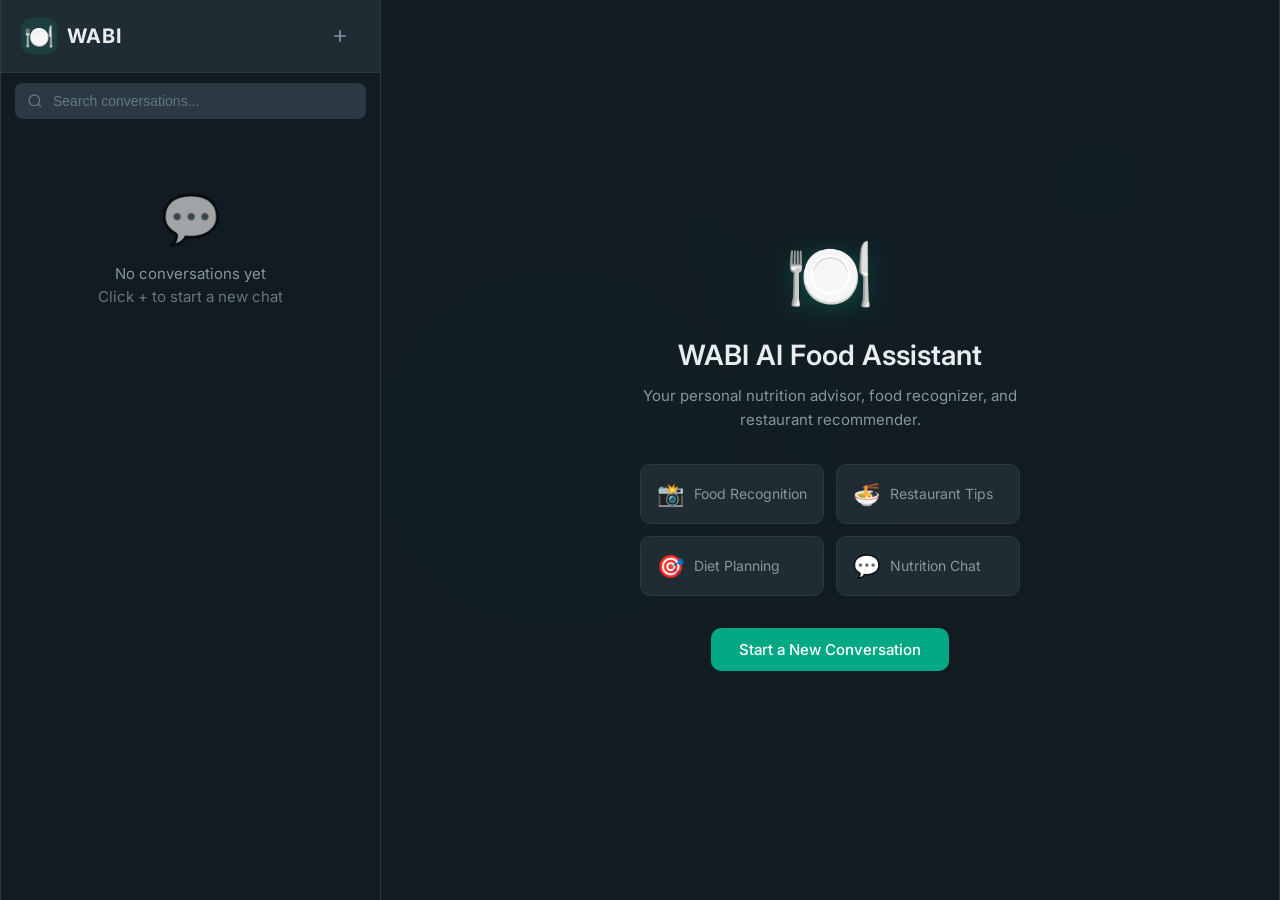
==== static/index.html @ 5dfd68f1 "feat: 添加 WABI 聊天前端（基于 HTML 和 CSS），并实现支持 WebSocket 的 FastAPI 后端" ====
<!DOCTYPE html>
<html lang="en">
<head>
    <meta charset="UTF-8">
    <meta name="viewport" content="width=device-width, initial-scale=1.0">
    <title>WABI Chat — AI Food Assistant</title>
    <meta name="description" content="WABI AI Food Assistant - Chat with your personal nutrition and food recommendation AI">
    <link rel="preconnect" href="https://fonts.googleapis.com">
    <link rel="preconnect" href="https://fonts.gstatic.com" crossorigin>
    <link href="https://fonts.googleapis.com/css2?family=Inter:wght@300;400;500;600;700&display=swap" rel="stylesheet">
    <link rel="stylesheet" href="/static/styles.css">
</head>
<body>
    <div class="app-container">
        <!-- Sidebar -->
        <aside class="sidebar" id="sidebar">
            <div class="sidebar-header">
                <div class="logo">
                    <div class="logo-icon">🍽️</div>
                    <h1>WABI</h1>
                </div>
                <button class="btn-icon" id="btn-new-chat" title="New Chat">
                    <svg width="20" height="20" viewBox="0 0 24 24" fill="none" stroke="currentColor" stroke-width="2">
                        <path d="M12 5v14M5 12h14"/>
                    </svg>
                </button>
            </div>

            <div class="search-bar">
                <svg class="search-icon" width="16" height="16" viewBox="0 0 24 24" fill="none" stroke="currentColor" stroke-width="2">
                    <circle cx="11" cy="11" r="8"/>
                    <path d="m21 21-4.35-4.35"/>
                </svg>
                <input type="text" id="search-input" placeholder="Search conversations..." />
            </div>

            <div class="user-list" id="user-list">
                <!-- Users populated by JS -->
                <div class="empty-state" id="empty-state">
                    <div class="empty-icon">💬</div>
                    <p>No conversations yet</p>
                    <p class="empty-hint">Click + to start a new chat</p>
                </div>
            </div>
        </aside>

        <!-- Chat Panel -->
        <main class="chat-panel">
            <!-- Welcome screen (shown when no user selected) -->
            <div class="welcome-screen" id="welcome-screen">
                <div class="welcome-content">
                    <div class="welcome-icon">🍽️</div>
                    <h2>WABI AI Food Assistant</h2>
                    <p>Your personal nutrition advisor, food recognizer, and restaurant recommender.</p>
                    <div class="feature-grid">
                        <div class="feature-card">
                            <span class="feature-emoji">📸</span>
                            <span>Food Recognition</span>
                        </div>
                        <div class="feature-card">
                            <span class="feature-emoji">🍜</span>
                            <span>Restaurant Tips</span>
                        </div>
                        <div class="feature-card">
                            <span class="feature-emoji">🎯</span>
                            <span>Diet Planning</span>
                        </div>
                        <div class="feature-card">
                            <span class="feature-emoji">💬</span>
                            <span>Nutrition Chat</span>
                        </div>
                    </div>
                    <button class="btn-primary" id="btn-welcome-new-chat">
                        Start a New Conversation
                    </button>
                </div>
            </div>

            <!-- Chat view (shown when user selected) -->
            <div class="chat-view" id="chat-view" style="display:none;">
                <!-- Chat header -->
                <header class="chat-header">
                    <button class="btn-icon btn-back" id="btn-back" title="Back">
                        <svg width="20" height="20" viewBox="0 0 24 24" fill="none" stroke="currentColor" stroke-width="2">
                            <path d="m15 18-6-6 6-6"/>
                        </svg>
                    </button>
                    <div class="chat-header-info">
                        <div class="avatar" id="chat-avatar">U</div>
                        <div class="chat-header-text">
                            <h2 id="chat-user-name">User</h2>
                            <span class="chat-status" id="chat-status">online</span>
                        </div>
                    </div>
                    <button class="btn-icon btn-delete" id="btn-delete-chat" title="Delete conversation">
                        <svg width="18" height="18" viewBox="0 0 24 24" fill="none" stroke="currentColor" stroke-width="2">
                            <path d="M3 6h18M19 6v14a2 2 0 01-2 2H7a2 2 0 01-2-2V6m3 0V4a2 2 0 012-2h4a2 2 0 012 2v2"/>
                        </svg>
                    </button>
                </header>

                <!-- Messages area -->
                <div class="messages-container" id="messages-container">
                    <div class="messages-scroll" id="messages-scroll">
                        <!-- Messages populated by JS -->
                    </div>
                </div>

                <!-- Input bar -->
                <div class="input-bar">
                    <label class="btn-icon btn-attach" title="Upload image">
                        <svg width="20" height="20" viewBox="0 0 24 24" fill="none" stroke="currentColor" stroke-width="2">
                            <path d="M21.44 11.05l-9.19 9.19a6 6 0 01-8.49-8.49l9.19-9.19a4 4 0 015.66 5.66l-9.2 9.19a2 2 0 01-2.83-2.83l8.49-8.48"/>
                        </svg>
                        <input type="file" id="image-input" accept="image/*" style="display:none" />
                    </label>
                    <div class="input-wrapper">
                        <div class="image-preview" id="image-preview" style="display:none;">
                            <img id="preview-img" src="" alt="preview" />
                            <button class="btn-remove-img" id="btn-remove-img">&times;</button>
                        </div>
                        <textarea id="message-input" placeholder="Type a message..." rows="1"></textarea>
                    </div>
                    <button class="btn-send" id="btn-send" title="Send">
                        <svg width="20" height="20" viewBox="0 0 24 24" fill="none" stroke="currentColor" stroke-width="2">
                            <path d="M22 2L11 13M22 2l-7 20-4-9-9-4 20-7z"/>
                        </svg>
                    </button>
                </div>
            </div>
        </main>
    </div>

    <!-- Name input modal -->
    <div class="modal-overlay" id="modal-overlay" style="display:none;">
        <div class="modal">
            <h3>New Conversation</h3>
            <p>Enter a name for this user:</p>
            <input type="text" id="modal-name-input" placeholder="e.g. Alice, Test User..." maxlength="30" />
            <div class="modal-actions">
                <button class="btn-secondary" id="modal-cancel">Cancel</button>
                <button class="btn-primary" id="modal-confirm">Create</button>
            </div>
        </div>
    </div>

    <script src="/static/app.js"></script>
</body>
</html>
---- static/styles.css ----
/* ===================================================================
   WABI Chat — WhatsApp-inspired Dark Theme
   =================================================================== */

:root {
    /* Core palette */
    --bg-primary: #111b21;
    --bg-secondary: #202c33;
    --bg-tertiary: #2a3942;
    --bg-hover: #2a3942;
    --bg-active: #2a3942;

    /* Accent */
    --accent: #00a884;
    --accent-hover: #00c49a;
    --accent-glow: rgba(0, 168, 132, 0.15);

    /* Bubbles */
    --bubble-outgoing: #005c4b;
    --bubble-incoming: #202c33;
    --bubble-outgoing-hover: #006b56;

    /* Text */
    --text-primary: #e9edef;
    --text-secondary: #8696a0;
    --text-muted: #667781;
    --text-on-accent: #ffffff;

    /* Borders */
    --border: #2a3942;
    --border-light: #374045;

    /* Misc */
    --danger: #ef4444;
    --danger-hover: #dc2626;
    --shadow: rgba(0, 0, 0, 0.3);
    --radius: 10px;
    --radius-lg: 16px;
    --transition: 0.2s ease;
}

* {
    margin: 0;
    padding: 0;
    box-sizing: border-box;
}

html, body {
    height: 100%;
    font-family: 'Inter', -apple-system, BlinkMacSystemFont, 'Segoe UI', sans-serif;
    background: var(--bg-primary);
    color: var(--text-primary);
    overflow: hidden;
    -webkit-font-smoothing: antialiased;
}

/* ===================================================================
   Layout
   =================================================================== */

.app-container {
    display: flex;
    height: 100vh;
    max-width: 1600px;
    margin: 0 auto;
    background: var(--bg-primary);
    border-left: 1px solid var(--border);
    border-right: 1px solid var(--border);
}

/* ===================================================================
   Sidebar
   =================================================================== */

.sidebar {
    width: 380px;
    min-width: 320px;
    background: var(--bg-primary);
    border-right: 1px solid var(--border);
    display: flex;
    flex-direction: column;
    position: relative;
    z-index: 10;
}

.sidebar-header {
    display: flex;
    align-items: center;
    justify-content: space-between;
    padding: 16px 20px;
    background: var(--bg-secondary);
    border-bottom: 1px solid var(--border);
}

.logo {
    display: flex;
    align-items: center;
    gap: 10px;
}

.logo-icon {
    font-size: 24px;
    width: 36px;
    height: 36px;
    display: flex;
    align-items: center;
    justify-content: center;
    background: var(--accent-glow);
    border-radius: 10px;
}

.logo h1 {
    font-size: 20px;
    font-weight: 700;
    letter-spacing: 1px;
    color: var(--text-primary);
}

/* Search */
.search-bar {
    padding: 10px 14px;
    position: relative;
}

.search-bar input {
    width: 100%;
    padding: 10px 14px 10px 38px;
    background: var(--bg-tertiary);
    border: none;
    border-radius: 8px;
    color: var(--text-primary);
    font-size: 14px;
    outline: none;
    transition: background var(--transition);
}

.search-bar input::placeholder {
    color: var(--text-muted);
}

.search-bar input:focus {
    background: var(--bg-hover);
}

.search-icon {
    position: absolute;
    left: 26px;
    top: 50%;
    transform: translateY(-50%);
    color: var(--text-muted);
    pointer-events: none;
}

/* User list */
.user-list {
    flex: 1;
    overflow-y: auto;
    scrollbar-width: thin;
    scrollbar-color: var(--border) transparent;
}

.user-list::-webkit-scrollbar {
    width: 6px;
}

.user-list::-webkit-scrollbar-thumb {
    background: var(--border);
    border-radius: 3px;
}

.user-item {
    display: flex;
    align-items: center;
    gap: 14px;
    padding: 14px 20px;
    cursor: pointer;
    transition: background var(--transition);
    border-bottom: 1px solid rgba(134, 150, 160, 0.08);
    position: relative;
}

.user-item:hover {
    background: var(--bg-hover);
}

.user-item.active {
    background: var(--bg-active);
}

.user-item.active::before {
    content: '';
    position: absolute;
    left: 0;
    top: 0;
    bottom: 0;
    width: 3px;
    background: var(--accent);
    border-radius: 0 3px 3px 0;
}

.avatar {
    width: 44px;
    height: 44px;
    border-radius: 50%;
    background: linear-gradient(135deg, var(--accent), #00c49a);
    display: flex;
    align-items: center;
    justify-content: center;
    font-weight: 600;
    font-size: 16px;
    color: #fff;
    flex-shrink: 0;
    text-transform: uppercase;
}

.user-item-info {
    flex: 1;
    min-width: 0;
}

.user-item-name {
    font-size: 15px;
    font-weight: 500;
    color: var(--text-primary);
    margin-bottom: 3px;
    white-space: nowrap;
    overflow: hidden;
    text-overflow: ellipsis;
}

.user-item-preview {
    font-size: 13px;
    color: var(--text-secondary);
    white-space: nowrap;
    overflow: hidden;
    text-overflow: ellipsis;
}

.user-item-meta {
    display: flex;
    flex-direction: column;
    align-items: flex-end;
    gap: 4px;
}

.user-item-time {
    font-size: 11px;
    color: var(--text-muted);
}

.user-item-id {
    font-size: 10px;
    color: var(--text-muted);
    background: var(--bg-tertiary);
    padding: 2px 6px;
    border-radius: 4px;
    font-family: 'SF Mono', 'Fira Code', monospace;
}

/* Empty state */
.empty-state {
    display: flex;
    flex-direction: column;
    align-items: center;
    justify-content: center;
    padding: 60px 20px;
    color: var(--text-secondary);
}

.empty-icon {
    font-size: 48px;
    margin-bottom: 16px;
    opacity: 0.6;
}

.empty-state p {
    font-size: 15px;
    margin-bottom: 4px;
}

.empty-hint {
    font-size: 13px;
    color: var(--text-muted);
}

/* ===================================================================
   Chat Panel
   =================================================================== */

.chat-panel {
    flex: 1;
    display: flex;
    flex-direction: column;
    position: relative;
    background: var(--bg-primary);
    /* Subtle pattern overlay like WhatsApp */
    background-image:
        radial-gradient(circle at 20% 50%, rgba(0, 168, 132, 0.03) 0%, transparent 50%),
        radial-gradient(circle at 80% 20%, rgba(0, 168, 132, 0.02) 0%, transparent 50%);
}

/* Welcome Screen */
.welcome-screen {
    flex: 1;
    display: flex;
    align-items: center;
    justify-content: center;
}

.welcome-content {
    text-align: center;
    max-width: 460px;
    padding: 40px;
    animation: fadeInUp 0.6s ease;
}

.welcome-icon {
    font-size: 72px;
    margin-bottom: 20px;
    filter: drop-shadow(0 4px 12px rgba(0, 168, 132, 0.3));
}

.welcome-content h2 {
    font-size: 28px;
    font-weight: 600;
    margin-bottom: 12px;
    color: var(--text-primary);
}

.welcome-content > p {
    font-size: 15px;
    color: var(--text-secondary);
    line-height: 1.6;
    margin-bottom: 32px;
}

.feature-grid {
    display: grid;
    grid-template-columns: 1fr 1fr;
    gap: 12px;
    margin-bottom: 32px;
}

.feature-card {
    background: var(--bg-secondary);
    border: 1px solid var(--border);
    border-radius: var(--radius);
    padding: 16px;
    display: flex;
    align-items: center;
    gap: 10px;
    font-size: 14px;
    color: var(--text-secondary);
    transition: all var(--transition);
}

.feature-card:hover {
    border-color: var(--accent);
    background: var(--accent-glow);
    color: var(--text-primary);
    transform: translateY(-2px);
}

.feature-emoji {
    font-size: 22px;
}

/* Chat header */
.chat-header {
    display: flex;
    align-items: center;
    padding: 10px 16px;
    background: var(--bg-secondary);
    border-bottom: 1px solid var(--border);
    gap: 8px;
}

.chat-header-info {
    display: flex;
    align-items: center;
    gap: 12px;
    flex: 1;
}

.chat-header-text h2 {
    font-size: 16px;
    font-weight: 600;
}

.chat-status {
    font-size: 12px;
    color: var(--accent);
}

/* Chat view — full height flex column */
.chat-view {
    flex-direction: column;
    height: 100%;
}

/* Messages */
.messages-container {
    flex: 1;
    overflow: hidden;
    position: relative;
    min-height: 0; /* crucial for flex shrink */
}

.messages-scroll {
    height: 100%;
    overflow-y: auto;
    padding: 20px 60px 20px;
    display: flex;
    flex-direction: column;
    gap: 4px;
    scrollbar-width: thin;
    scrollbar-color: var(--border) transparent;
}

/* Push messages to bottom when few messages */
.messages-scroll::before {
    content: '';
    flex: 1;
}

.messages-scroll::-webkit-scrollbar {
    width: 6px;
}

.messages-scroll::-webkit-scrollbar-thumb {
    background: var(--border);
    border-radius: 3px;
}

.message {
    max-width: 65%;
    padding: 8px 14px;
    border-radius: 8px;
    font-size: 14.5px;
    line-height: 1.55;
    position: relative;
    animation: messageIn 0.25s ease;
    word-wrap: break-word;
    overflow-wrap: break-word;
}

.message.user {
    align-self: flex-end;
    background: var(--bubble-outgoing);
    border-bottom-right-radius: 4px;
    color: var(--text-primary);
}

.message.assistant {
    align-self: flex-start;
    background: var(--bubble-incoming);
    border-bottom-left-radius: 4px;
    border: 1px solid var(--border);
    color: var(--text-primary);
}

.message-time {
    display: block;
    font-size: 11px;
    color: var(--text-muted);
    margin-top: 4px;
    text-align: right;
}

.message.assistant .message-time {
    text-align: left;
}

/* Markdown in messages */
.message h3, .message h4 {
    margin: 8px 0 4px;
    font-size: 14px;
    color: var(--accent);
}

.message ul, .message ol {
    padding-left: 18px;
    margin: 4px 0;
}

.message li {
    margin: 2px 0;
}

.message strong {
    color: var(--text-primary);
    font-weight: 600;
}

.message code {
    background: rgba(0, 0, 0, 0.2);
    padding: 1px 5px;
    border-radius: 4px;
    font-size: 13px;
}

.message pre {
    background: rgba(0, 0, 0, 0.3);
    padding: 10px;
    border-radius: 6px;
    overflow-x: auto;
    margin: 6px 0;
}

.message pre code {
    background: none;
    padding: 0;
}

/* Typing indicator */
.typing-indicator {
    align-self: flex-start;
    background: var(--bubble-incoming);
    border: 1px solid var(--border);
    padding: 12px 18px;
    border-radius: 8px;
    border-bottom-left-radius: 4px;
    display: flex;
    gap: 5px;
    animation: messageIn 0.25s ease;
}

.typing-dot {
    width: 8px;
    height: 8px;
    background: var(--text-muted);
    border-radius: 50%;
    animation: typingBounce 1.4s infinite;
}

.typing-dot:nth-child(2) { animation-delay: 0.15s; }
.typing-dot:nth-child(3) { animation-delay: 0.3s; }

/* Input bar — Gemini-style centered pill */
.input-bar {
    display: flex;
    align-items: flex-end;
    gap: 10px;
    padding: 14px 60px 24px;
    background: transparent;
}

.input-wrapper {
    flex: 1;
    background: var(--bg-tertiary);
    border-radius: 24px;
    border: 1px solid var(--border);
    display: flex;
    flex-direction: column;
    overflow: hidden;
    transition: border-color var(--transition), box-shadow var(--transition);
}

.input-wrapper:focus-within {
    border-color: var(--accent);
    box-shadow: 0 0 0 2px var(--accent-glow);
}

.input-wrapper textarea {
    width: 100%;
    padding: 14px 18px;
    background: transparent;
    border: none;
    color: var(--text-primary);
    font-size: 14.5px;
    font-family: inherit;
    resize: none;
    outline: none;
    max-height: 120px;
    line-height: 1.4;
}

.input-wrapper textarea::placeholder {
    color: var(--text-muted);
}

.image-preview {
    padding: 8px 12px;
    position: relative;
    display: flex;
    align-items: center;
}

.image-preview img {
    max-height: 80px;
    max-width: 200px;
    border-radius: 6px;
    object-fit: cover;
}

.btn-remove-img {
    position: absolute;
    top: 4px;
    right: 8px;
    width: 22px;
    height: 22px;
    border-radius: 50%;
    background: var(--danger);
    color: #fff;
    border: none;
    font-size: 14px;
    cursor: pointer;
    display: flex;
    align-items: center;
    justify-content: center;
    line-height: 1;
}

/* ===================================================================
   Buttons
   =================================================================== */

.btn-icon {
    width: 40px;
    height: 40px;
    border-radius: 50%;
    border: none;
    background: transparent;
    color: var(--text-secondary);
    cursor: pointer;
    display: flex;
    align-items: center;
    justify-content: center;
    transition: all var(--transition);
    flex-shrink: 0;
}

.btn-icon:hover {
    background: var(--bg-tertiary);
    color: var(--text-primary);
}

.btn-send {
    width: 44px;
    height: 44px;
    border-radius: 50%;
    border: none;
    background: var(--accent);
    color: var(--text-on-accent);
    cursor: pointer;
    display: flex;
    align-items: center;
    justify-content: center;
    transition: all var(--transition);
    flex-shrink: 0;
}

.btn-send:hover {
    background: var(--accent-hover);
    transform: scale(1.05);
}

.btn-send:active {
    transform: scale(0.95);
}

.btn-primary {
    padding: 12px 28px;
    background: var(--accent);
    color: var(--text-on-accent);
    border: none;
    border-radius: var(--radius);
    font-size: 15px;
    font-weight: 500;
    cursor: pointer;
    transition: all var(--transition);
    font-family: inherit;
}

.btn-primary:hover {
    background: var(--accent-hover);
    transform: translateY(-1px);
    box-shadow: 0 4px 16px rgba(0, 168, 132, 0.3);
}

.btn-secondary {
    padding: 10px 24px;
    background: transparent;
    color: var(--text-secondary);
    border: 1px solid var(--border);
    border-radius: var(--radius);
    font-size: 14px;
    cursor: pointer;
    transition: all var(--transition);
    font-family: inherit;
}

.btn-secondary:hover {
    background: var(--bg-tertiary);
    color: var(--text-primary);
}

.btn-delete:hover {
    color: var(--danger);
}

.btn-back {
    display: none;
}

/* ===================================================================
   Modal
   =================================================================== */

.modal-overlay {
    position: fixed;
    inset: 0;
    background: rgba(0, 0, 0, 0.6);
    backdrop-filter: blur(4px);
    display: flex;
    align-items: center;
    justify-content: center;
    z-index: 100;
    animation: fadeIn 0.2s ease;
}

.modal {
    background: var(--bg-secondary);
    border: 1px solid var(--border);
    border-radius: var(--radius-lg);
    padding: 28px;
    width: 380px;
    max-width: 90vw;
    box-shadow: 0 16px 48px var(--shadow);
    animation: scaleIn 0.25s ease;
}

.modal h3 {
    font-size: 18px;
    font-weight: 600;
    margin-bottom: 8px;
}

.modal p {
    font-size: 14px;
    color: var(--text-secondary);
    margin-bottom: 16px;
}

.modal input {
    width: 100%;
    padding: 12px 14px;
    background: var(--bg-tertiary);
    border: 1px solid var(--border);
    border-radius: 8px;
    color: var(--text-primary);
    font-size: 14px;
    font-family: inherit;
    outline: none;
    margin-bottom: 20px;
    transition: border var(--transition);
}

.modal input:focus {
    border-color: var(--accent);
}

.modal-actions {
    display: flex;
    justify-content: flex-end;
    gap: 10px;
}

/* ===================================================================
   Animations
   =================================================================== */

@keyframes fadeIn {
    from { opacity: 0; }
    to { opacity: 1; }
}

@keyframes fadeInUp {
    from { opacity: 0; transform: translateY(20px); }
    to { opacity: 1; transform: translateY(0); }
}

@keyframes scaleIn {
    from { opacity: 0; transform: scale(0.92); }
    to { opacity: 1; transform: scale(1); }
}

@keyframes messageIn {
    from { opacity: 0; transform: translateY(8px); }
    to { opacity: 1; transform: translateY(0); }
}

@keyframes typingBounce {
    0%, 60%, 100% { transform: translateY(0); }
    30% { transform: translateY(-6px); }
}

/* ===================================================================
   Responsive
   =================================================================== */

@media (max-width: 768px) {
    .sidebar {
        position: absolute;
        width: 100%;
        height: 100%;
        z-index: 20;
        transition: transform 0.3s ease;
    }

    .sidebar.hidden {
        transform: translateX(-100%);
    }

    .btn-back {
        display: flex;
    }

    .messages-scroll {
        padding: 16px 16px;
    }

    .message {
        max-width: 85%;
    }
}
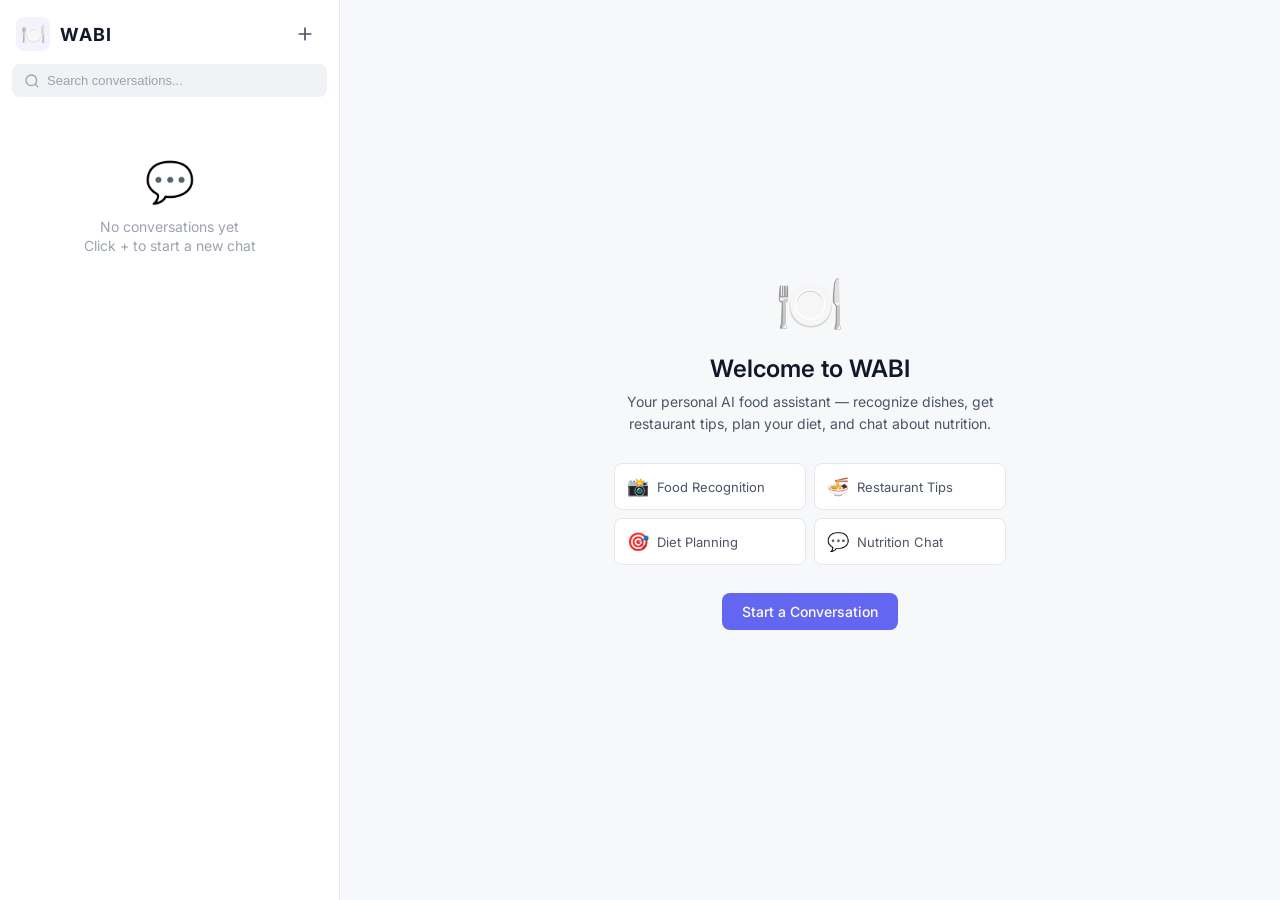
==== commit 2e0585f7: "feat:实现集成 SQLite 数据库的用户资料管理功能，新增 API 接口，并配置支持个性化需求的 Agent 提示词。" ====
--- a/static/index.html
+++ b/static/index.html
@@ -20,7 +20,7 @@
                     <h1>WABI</h1>
                 </div>
                 <button class="btn-icon" id="btn-new-chat" title="New Chat">
-                    <svg width="20" height="20" viewBox="0 0 24 24" fill="none" stroke="currentColor" stroke-width="2">
+                    <svg width="20" height="20" viewBox="0 0 24 24" fill="none" stroke="currentColor" stroke-width="2" stroke-linecap="round" stroke-linejoin="round">
                         <path d="M12 5v14M5 12h14"/>
                     </svg>
                 </button>
@@ -35,7 +35,6 @@
             </div>
 
             <div class="user-list" id="user-list">
-                <!-- Users populated by JS -->
                 <div class="empty-state" id="empty-state">
                     <div class="empty-icon">💬</div>
                     <p>No conversations yet</p>
@@ -46,44 +45,27 @@
 
         <!-- Chat Panel -->
         <main class="chat-panel">
-            <!-- Welcome screen (shown when no user selected) -->
+            <!-- Welcome screen -->
             <div class="welcome-screen" id="welcome-screen">
                 <div class="welcome-content">
                     <div class="welcome-icon">🍽️</div>
-                    <h2>WABI AI Food Assistant</h2>
-                    <p>Your personal nutrition advisor, food recognizer, and restaurant recommender.</p>
+                    <h2>Welcome to WABI</h2>
+                    <p>Your personal AI food assistant — recognize dishes, get restaurant tips, plan your diet, and chat about nutrition.</p>
                     <div class="feature-grid">
-                        <div class="feature-card">
-                            <span class="feature-emoji">📸</span>
-                            <span>Food Recognition</span>
-                        </div>
-                        <div class="feature-card">
-                            <span class="feature-emoji">🍜</span>
-                            <span>Restaurant Tips</span>
-                        </div>
-                        <div class="feature-card">
-                            <span class="feature-emoji">🎯</span>
-                            <span>Diet Planning</span>
-                        </div>
-                        <div class="feature-card">
-                            <span class="feature-emoji">💬</span>
-                            <span>Nutrition Chat</span>
-                        </div>
+                        <div class="feature-card"><span class="feature-emoji">📸</span><span>Food Recognition</span></div>
+                        <div class="feature-card"><span class="feature-emoji">🍜</span><span>Restaurant Tips</span></div>
+                        <div class="feature-card"><span class="feature-emoji">🎯</span><span>Diet Planning</span></div>
+                        <div class="feature-card"><span class="feature-emoji">💬</span><span>Nutrition Chat</span></div>
                     </div>
-                    <button class="btn-primary" id="btn-welcome-new-chat">
-                        Start a New Conversation
-                    </button>
+                    <button class="btn-primary" id="btn-welcome-new-chat">Start a Conversation</button>
                 </div>
             </div>
 
-            <!-- Chat view (shown when user selected) -->
+            <!-- Chat view -->
             <div class="chat-view" id="chat-view" style="display:none;">
-                <!-- Chat header -->
                 <header class="chat-header">
                     <button class="btn-icon btn-back" id="btn-back" title="Back">
-                        <svg width="20" height="20" viewBox="0 0 24 24" fill="none" stroke="currentColor" stroke-width="2">
-                            <path d="m15 18-6-6 6-6"/>
-                        </svg>
+                        <svg width="20" height="20" viewBox="0 0 24 24" fill="none" stroke="currentColor" stroke-width="2"><path d="m15 18-6-6 6-6"/></svg>
                     </button>
                     <div class="chat-header-info">
                         <div class="avatar" id="chat-avatar">U</div>
@@ -92,6 +74,12 @@
                             <span class="chat-status" id="chat-status">online</span>
                         </div>
                     </div>
+                    <button class="btn-icon" id="btn-profile" title="User Profile">
+                        <svg width="20" height="20" viewBox="0 0 24 24" fill="none" stroke="currentColor" stroke-width="2">
+                            <path d="M20 21v-2a4 4 0 0 0-4-4H8a4 4 0 0 0-4 4v2"/>
+                            <circle cx="12" cy="7" r="4"/>
+                        </svg>
+                    </button>
                     <button class="btn-icon btn-delete" id="btn-delete-chat" title="Delete conversation">
                         <svg width="18" height="18" viewBox="0 0 24 24" fill="none" stroke="currentColor" stroke-width="2">
                             <path d="M3 6h18M19 6v14a2 2 0 01-2 2H7a2 2 0 01-2-2V6m3 0V4a2 2 0 012-2h4a2 2 0 012 2v2"/>
@@ -99,14 +87,10 @@
                     </button>
                 </header>
 
-                <!-- Messages area -->
                 <div class="messages-container" id="messages-container">
-                    <div class="messages-scroll" id="messages-scroll">
-                        <!-- Messages populated by JS -->
-                    </div>
+                    <div class="messages-scroll" id="messages-scroll"></div>
                 </div>
 
-                <!-- Input bar -->
                 <div class="input-bar">
                     <label class="btn-icon btn-attach" title="Upload image">
                         <svg width="20" height="20" viewBox="0 0 24 24" fill="none" stroke="currentColor" stroke-width="2">
@@ -131,12 +115,69 @@
         </main>
     </div>
 
-    <!-- Name input modal -->
+    <!-- Profile Drawer (overlay, outside main layout) -->
+    <div class="drawer-backdrop hidden" id="drawer-backdrop"></div>
+    <aside class="profile-drawer hidden" id="profile-panel">
+        <div class="drawer-header">
+            <h3>Profile</h3>
+            <button class="btn-icon" id="btn-close-profile" title="Close">
+                <svg width="18" height="18" viewBox="0 0 24 24" fill="none" stroke="currentColor" stroke-width="2"><path d="M18 6L6 18M6 6l12 12"/></svg>
+            </button>
+        </div>
+        <div class="drawer-body">
+            <p class="drawer-hint">Your info helps the AI personalize responses. Fill in as much or as little as you like.</p>
+
+            <div class="field">
+                <label for="prof-age">Age</label>
+                <input type="number" id="prof-age" placeholder="e.g. 25" />
+            </div>
+            <div class="field-row">
+                <div class="field">
+                    <label for="prof-height">Height (cm)</label>
+                    <input type="number" id="prof-height" placeholder="175" />
+                </div>
+                <div class="field">
+                    <label for="prof-weight">Weight (kg)</label>
+                    <input type="number" id="prof-weight" placeholder="70" />
+                </div>
+            </div>
+            <div class="field">
+                <label for="prof-gender">Gender</label>
+                <select id="prof-gender">
+                    <option value="">—</option>
+                    <option value="male">Male</option>
+                    <option value="female">Female</option>
+                    <option value="other">Other</option>
+                </select>
+            </div>
+            <div class="field">
+                <label for="prof-health">Health Conditions</label>
+                <textarea id="prof-health" rows="2" placeholder="e.g. hypertension, diabetes"></textarea>
+            </div>
+            <div class="field">
+                <label for="prof-diet">Dietary Preferences</label>
+                <input type="text" id="prof-diet" placeholder="e.g. vegan, keto" />
+            </div>
+            <div class="field">
+                <label for="prof-allergies">Allergies</label>
+                <input type="text" id="prof-allergies" placeholder="e.g. peanuts, gluten" />
+            </div>
+            <div class="field">
+                <label for="prof-goals">Fitness Goals</label>
+                <textarea id="prof-goals" rows="2" placeholder="e.g. lose 5 kg, build muscle"></textarea>
+            </div>
+        </div>
+        <div class="drawer-footer">
+            <button class="btn-primary" id="btn-save-profile">Save</button>
+        </div>
+    </aside>
+
+    <!-- New chat modal -->
     <div class="modal-overlay" id="modal-overlay" style="display:none;">
         <div class="modal">
             <h3>New Conversation</h3>
-            <p>Enter a name for this user:</p>
-            <input type="text" id="modal-name-input" placeholder="e.g. Alice, Test User..." maxlength="30" />
+            <p>Enter a name for this chat:</p>
+            <input type="text" id="modal-name-input" placeholder="e.g. Alice" maxlength="30" autofocus />
             <div class="modal-actions">
                 <button class="btn-secondary" id="modal-cancel">Cancel</button>
                 <button class="btn-primary" id="modal-confirm">Create</button>
--- a/static/styles.css
+++ b/static/styles.css
@@ -1,45 +1,56 @@
 /* ===================================================================
-   WABI Chat — WhatsApp-inspired Dark Theme
+   WABI Chat — Modern Neutral Theme
+   Inspired by Linear / Notion / Arc aesthetics
    =================================================================== */
 
+@import url('https://fonts.googleapis.com/css2?family=Inter:wght@300;400;500;600;700&display=swap');
+
 :root {
-    /* Core palette */
-    --bg-primary: #111b21;
-    --bg-secondary: #202c33;
-    --bg-tertiary: #2a3942;
-    --bg-hover: #2a3942;
-    --bg-active: #2a3942;
-
-    /* Accent */
-    --accent: #00a884;
-    --accent-hover: #00c49a;
-    --accent-glow: rgba(0, 168, 132, 0.15);
-
-    /* Bubbles */
-    --bubble-outgoing: #005c4b;
-    --bubble-incoming: #202c33;
-    --bubble-outgoing-hover: #006b56;
+    /* Surface */
+    --bg-app: #f7f8fa;
+    --bg-surface: #ffffff;
+    --bg-muted: #f0f2f5;
+    --bg-hover: #ebedf1;
+    --bg-active: #e4e7ec;
+
+    /* Accent — indigo-violet */
+    --accent: #6366f1;
+    --accent-hover: #4f46e5;
+    --accent-subtle: rgba(99, 102, 241, 0.08);
+    --accent-ring: rgba(99, 102, 241, 0.22);
+
+    /* Semantic */
+    --success: #22c55e;
+    --danger: #ef4444;
 
     /* Text */
-    --text-primary: #e9edef;
-    --text-secondary: #8696a0;
-    --text-muted: #667781;
-    --text-on-accent: #ffffff;
-
-    /* Borders */
-    --border: #2a3942;
-    --border-light: #374045;
-
-    /* Misc */
-    --danger: #ef4444;
-    --danger-hover: #dc2626;
-    --shadow: rgba(0, 0, 0, 0.3);
-    --radius: 10px;
-    --radius-lg: 16px;
-    --transition: 0.2s ease;
-}
-
-* {
+    --text-1: #111827;
+    --text-2: #4b5563;
+    --text-3: #9ca3af;
+    --text-inverse: #ffffff;
+
+    /* Border */
+    --border: #e5e7eb;
+    --border-strong: #d1d5db;
+
+    /* Shadows */
+    --shadow-xs: 0 1px 2px rgba(0,0,0,0.04);
+    --shadow-sm: 0 1px 3px rgba(0,0,0,0.06), 0 1px 2px rgba(0,0,0,0.04);
+    --shadow-md: 0 4px 6px -1px rgba(0,0,0,0.06), 0 2px 4px -2px rgba(0,0,0,0.04);
+    --shadow-lg: 0 10px 15px -3px rgba(0,0,0,0.07), 0 4px 6px -4px rgba(0,0,0,0.04);
+    --shadow-xl: 0 20px 25px -5px rgba(0,0,0,0.08), 0 8px 10px -6px rgba(0,0,0,0.04);
+
+    /* Radii */
+    --r-sm: 8px;
+    --r-md: 12px;
+    --r-lg: 16px;
+    --r-xl: 20px;
+    --r-full: 9999px;
+
+    --transition: 0.15s ease;
+}
+
+*, *::before, *::after {
     margin: 0;
     padding: 0;
     box-sizing: border-box;
@@ -48,10 +59,11 @@
 html, body {
     height: 100%;
     font-family: 'Inter', -apple-system, BlinkMacSystemFont, 'Segoe UI', sans-serif;
-    background: var(--bg-primary);
-    color: var(--text-primary);
+    background: var(--bg-app);
+    color: var(--text-1);
     overflow: hidden;
     -webkit-font-smoothing: antialiased;
+    -moz-osx-font-smoothing: grayscale;
 }
 
 /* ===================================================================
@@ -61,11 +73,9 @@
 .app-container {
     display: flex;
     height: 100vh;
-    max-width: 1600px;
+    max-width: 1440px;
     margin: 0 auto;
-    background: var(--bg-primary);
-    border-left: 1px solid var(--border);
-    border-right: 1px solid var(--border);
+    background: var(--bg-app);
 }
 
 /* ===================================================================
@@ -73,23 +83,19 @@
    =================================================================== */
 
 .sidebar {
-    width: 380px;
-    min-width: 320px;
-    background: var(--bg-primary);
+    width: 340px;
+    min-width: 280px;
+    background: var(--bg-surface);
     border-right: 1px solid var(--border);
     display: flex;
     flex-direction: column;
-    position: relative;
-    z-index: 10;
 }
 
 .sidebar-header {
     display: flex;
     align-items: center;
     justify-content: space-between;
-    padding: 16px 20px;
-    background: var(--bg-secondary);
-    border-bottom: 1px solid var(--border);
+    padding: 16px 16px 12px;
 }
 
 .logo {
@@ -99,55 +105,54 @@
 }
 
 .logo-icon {
-    font-size: 24px;
-    width: 36px;
-    height: 36px;
+    font-size: 20px;
+    width: 34px;
+    height: 34px;
     display: flex;
     align-items: center;
     justify-content: center;
-    background: var(--accent-glow);
-    border-radius: 10px;
+    background: var(--accent-subtle);
+    border-radius: var(--r-sm);
 }
 
 .logo h1 {
-    font-size: 20px;
+    font-size: 18px;
     font-weight: 700;
     letter-spacing: 1px;
-    color: var(--text-primary);
+    color: var(--text-1);
 }
 
 /* Search */
 .search-bar {
-    padding: 10px 14px;
+    padding: 0 12px 12px;
     position: relative;
 }
 
 .search-bar input {
     width: 100%;
-    padding: 10px 14px 10px 38px;
-    background: var(--bg-tertiary);
-    border: none;
-    border-radius: 8px;
-    color: var(--text-primary);
-    font-size: 14px;
+    padding: 8px 12px 8px 34px;
+    background: var(--bg-muted);
+    border: 1px solid transparent;
+    border-radius: var(--r-sm);
+    color: var(--text-1);
+    font-size: 13px;
     outline: none;
-    transition: background var(--transition);
-}
-
-.search-bar input::placeholder {
-    color: var(--text-muted);
-}
+    transition: all var(--transition);
+}
+
+.search-bar input::placeholder { color: var(--text-3); }
 
 .search-bar input:focus {
-    background: var(--bg-hover);
+    background: var(--bg-surface);
+    border-color: var(--accent);
+    box-shadow: 0 0 0 3px var(--accent-ring);
 }
 
 .search-icon {
     position: absolute;
-    left: 26px;
-    top: 50%;
-    transform: translateY(-50%);
-    color: var(--text-muted);
+    left: 24px;
+    top: 9px;
+    color: var(--text-3);
     pointer-events: none;
 }
 
@@ -155,85 +160,61 @@
 .user-list {
     flex: 1;
     overflow-y: auto;
+    padding: 0 8px;
     scrollbar-width: thin;
     scrollbar-color: var(--border) transparent;
 }
 
-.user-list::-webkit-scrollbar {
-    width: 6px;
-}
-
-.user-list::-webkit-scrollbar-thumb {
-    background: var(--border);
-    border-radius: 3px;
-}
+.user-list::-webkit-scrollbar { width: 4px; }
+.user-list::-webkit-scrollbar-thumb { background: var(--border); border-radius: 2px; }
 
 .user-item {
     display: flex;
     align-items: center;
-    gap: 14px;
-    padding: 14px 20px;
+    gap: 12px;
+    padding: 10px 12px;
     cursor: pointer;
-    transition: background var(--transition);
-    border-bottom: 1px solid rgba(134, 150, 160, 0.08);
-    position: relative;
-}
-
-.user-item:hover {
-    background: var(--bg-hover);
-}
+    transition: all var(--transition);
+    border-radius: var(--r-sm);
+    margin-bottom: 2px;
+}
+
+.user-item:hover { background: var(--bg-hover); }
 
 .user-item.active {
-    background: var(--bg-active);
-}
-
-.user-item.active::before {
-    content: '';
-    position: absolute;
-    left: 0;
-    top: 0;
-    bottom: 0;
-    width: 3px;
+    background: var(--accent-subtle);
+}
+
+.avatar {
+    width: 38px;
+    height: 38px;
+    border-radius: var(--r-full);
     background: var(--accent);
-    border-radius: 0 3px 3px 0;
-}
-
-.avatar {
-    width: 44px;
-    height: 44px;
-    border-radius: 50%;
-    background: linear-gradient(135deg, var(--accent), #00c49a);
     display: flex;
     align-items: center;
     justify-content: center;
     font-weight: 600;
-    font-size: 16px;
-    color: #fff;
+    font-size: 14px;
+    color: var(--text-inverse);
     flex-shrink: 0;
     text-transform: uppercase;
 }
 
-.user-item-info {
-    flex: 1;
-    min-width: 0;
-}
+.user-item-info { flex: 1; min-width: 0; }
 
 .user-item-name {
-    font-size: 15px;
+    font-size: 14px;
     font-weight: 500;
-    color: var(--text-primary);
-    margin-bottom: 3px;
+    color: var(--text-1);
     white-space: nowrap;
     overflow: hidden;
     text-overflow: ellipsis;
 }
 
 .user-item-preview {
-    font-size: 13px;
-    color: var(--text-secondary);
-    white-space: nowrap;
-    overflow: hidden;
-    text-overflow: ellipsis;
+    font-size: 12px;
+    color: var(--text-3);
+    margin-top: 2px;
 }
 
 .user-item-meta {
@@ -241,18 +222,16 @@
     flex-direction: column;
     align-items: flex-end;
     gap: 4px;
-}
-
-.user-item-time {
-    font-size: 11px;
-    color: var(--text-muted);
-}
+    flex-shrink: 0;
+}
+
+.user-item-time { font-size: 11px; color: var(--text-3); }
 
 .user-item-id {
     font-size: 10px;
-    color: var(--text-muted);
-    background: var(--bg-tertiary);
-    padding: 2px 6px;
+    color: var(--text-3);
+    background: var(--bg-muted);
+    padding: 1px 5px;
     border-radius: 4px;
     font-family: 'SF Mono', 'Fira Code', monospace;
 }
@@ -263,25 +242,13 @@
     flex-direction: column;
     align-items: center;
     justify-content: center;
-    padding: 60px 20px;
-    color: var(--text-secondary);
-}
-
-.empty-icon {
-    font-size: 48px;
-    margin-bottom: 16px;
-    opacity: 0.6;
-}
-
-.empty-state p {
-    font-size: 15px;
-    margin-bottom: 4px;
-}
-
-.empty-hint {
-    font-size: 13px;
-    color: var(--text-muted);
-}
+    padding: 48px 20px;
+    color: var(--text-3);
+}
+
+.empty-icon { font-size: 40px; margin-bottom: 12px; }
+.empty-state p { font-size: 14px; margin-bottom: 2px; }
+.empty-hint { font-size: 12px; color: var(--text-3); }
 
 /* ===================================================================
    Chat Panel
@@ -291,12 +258,8 @@
     flex: 1;
     display: flex;
     flex-direction: column;
-    position: relative;
-    background: var(--bg-primary);
-    /* Subtle pattern overlay like WhatsApp */
-    background-image:
-        radial-gradient(circle at 20% 50%, rgba(0, 168, 132, 0.03) 0%, transparent 50%),
-        radial-gradient(circle at 80% 20%, rgba(0, 168, 132, 0.02) 0%, transparent 50%);
+    background: var(--bg-app);
+    min-width: 0;
 }
 
 /* Welcome Screen */
@@ -309,90 +272,78 @@
 
 .welcome-content {
     text-align: center;
-    max-width: 460px;
-    padding: 40px;
-    animation: fadeInUp 0.6s ease;
-}
-
-.welcome-icon {
-    font-size: 72px;
-    margin-bottom: 20px;
-    filter: drop-shadow(0 4px 12px rgba(0, 168, 132, 0.3));
-}
+    max-width: 440px;
+    padding: 40px 24px;
+    animation: fadeInUp 0.5s ease;
+}
+
+.welcome-icon { font-size: 56px; margin-bottom: 16px; }
 
 .welcome-content h2 {
-    font-size: 28px;
+    font-size: 24px;
     font-weight: 600;
-    margin-bottom: 12px;
-    color: var(--text-primary);
+    margin-bottom: 8px;
 }
 
 .welcome-content > p {
-    font-size: 15px;
-    color: var(--text-secondary);
+    font-size: 14px;
+    color: var(--text-2);
     line-height: 1.6;
-    margin-bottom: 32px;
+    margin-bottom: 28px;
 }
 
 .feature-grid {
     display: grid;
     grid-template-columns: 1fr 1fr;
-    gap: 12px;
-    margin-bottom: 32px;
+    gap: 8px;
+    margin-bottom: 28px;
 }
 
 .feature-card {
-    background: var(--bg-secondary);
+    background: var(--bg-surface);
     border: 1px solid var(--border);
-    border-radius: var(--radius);
-    padding: 16px;
-    display: flex;
-    align-items: center;
-    gap: 10px;
-    font-size: 14px;
-    color: var(--text-secondary);
+    border-radius: var(--r-sm);
+    padding: 12px;
+    display: flex;
+    align-items: center;
+    gap: 8px;
+    font-size: 13px;
+    color: var(--text-2);
     transition: all var(--transition);
 }
 
 .feature-card:hover {
     border-color: var(--accent);
-    background: var(--accent-glow);
-    color: var(--text-primary);
-    transform: translateY(-2px);
-}
-
-.feature-emoji {
-    font-size: 22px;
-}
+    background: var(--accent-subtle);
+    color: var(--text-1);
+    transform: translateY(-1px);
+    box-shadow: var(--shadow-sm);
+}
+
+.feature-emoji { font-size: 18px; }
 
 /* Chat header */
 .chat-header {
     display: flex;
     align-items: center;
-    padding: 10px 16px;
-    background: var(--bg-secondary);
+    padding: 8px 12px;
+    background: var(--bg-surface);
     border-bottom: 1px solid var(--border);
-    gap: 8px;
+    gap: 4px;
+    flex-shrink: 0;
 }
 
 .chat-header-info {
     display: flex;
     align-items: center;
-    gap: 12px;
+    gap: 10px;
     flex: 1;
-}
-
-.chat-header-text h2 {
-    font-size: 16px;
-    font-weight: 600;
-}
-
-.chat-status {
-    font-size: 12px;
-    color: var(--accent);
-}
-
-/* Chat view — full height flex column */
+    min-width: 0;
+}
+
+.chat-header-text h2 { font-size: 15px; font-weight: 600; }
+.chat-status { font-size: 11px; color: var(--success); }
+
 .chat-view {
     flex-direction: column;
     height: 100%;
@@ -402,14 +353,13 @@
 .messages-container {
     flex: 1;
     overflow: hidden;
-    position: relative;
-    min-height: 0; /* crucial for flex shrink */
+    min-height: 0;
 }
 
 .messages-scroll {
     height: 100%;
     overflow-y: auto;
-    padding: 20px 60px 20px;
+    padding: 20px 48px;
     display: flex;
     flex-direction: column;
     gap: 4px;
@@ -417,157 +367,133 @@
     scrollbar-color: var(--border) transparent;
 }
 
-/* Push messages to bottom when few messages */
-.messages-scroll::before {
-    content: '';
-    flex: 1;
-}
-
-.messages-scroll::-webkit-scrollbar {
-    width: 6px;
-}
-
-.messages-scroll::-webkit-scrollbar-thumb {
-    background: var(--border);
-    border-radius: 3px;
-}
+.messages-scroll::before { content: ''; flex: 1; }
+.messages-scroll::-webkit-scrollbar { width: 4px; }
+.messages-scroll::-webkit-scrollbar-thumb { background: var(--border); border-radius: 2px; }
 
 .message {
-    max-width: 65%;
-    padding: 8px 14px;
-    border-radius: 8px;
-    font-size: 14.5px;
+    max-width: 68%;
+    padding: 10px 14px;
+    border-radius: var(--r-lg);
+    font-size: 14px;
     line-height: 1.55;
-    position: relative;
-    animation: messageIn 0.25s ease;
+    animation: messageIn 0.2s ease;
     word-wrap: break-word;
     overflow-wrap: break-word;
 }
 
 .message.user {
     align-self: flex-end;
-    background: var(--bubble-outgoing);
+    background: var(--accent);
+    color: var(--text-inverse);
     border-bottom-right-radius: 4px;
-    color: var(--text-primary);
 }
 
 .message.assistant {
     align-self: flex-start;
-    background: var(--bubble-incoming);
+    background: var(--bg-surface);
+    border: 1px solid var(--border);
+    color: var(--text-1);
     border-bottom-left-radius: 4px;
-    border: 1px solid var(--border);
-    color: var(--text-primary);
+    box-shadow: var(--shadow-xs);
 }
 
 .message-time {
     display: block;
-    font-size: 11px;
-    color: var(--text-muted);
+    font-size: 10px;
     margin-top: 4px;
     text-align: right;
-}
-
-.message.assistant .message-time {
-    text-align: left;
-}
+    color: var(--text-3);
+}
+
+.message.user .message-time { color: rgba(255,255,255,0.6); }
+.message.assistant .message-time { text-align: left; }
 
 /* Markdown in messages */
-.message h3, .message h4 {
-    margin: 8px 0 4px;
-    font-size: 14px;
-    color: var(--accent);
-}
-
-.message ul, .message ol {
-    padding-left: 18px;
-    margin: 4px 0;
-}
-
-.message li {
-    margin: 2px 0;
-}
-
-.message strong {
-    color: var(--text-primary);
-    font-weight: 600;
-}
+.message h3, .message h4 { margin: 6px 0 4px; font-size: 14px; font-weight: 600; }
+.message.user h3, .message.user h4 { color: rgba(255,255,255,0.9); }
+.message.assistant h3, .message.assistant h4 { color: var(--accent); }
+
+.message ul, .message ol { padding-left: 16px; margin: 4px 0; }
+.message li { margin: 2px 0; }
+.message strong { font-weight: 600; }
 
 .message code {
-    background: rgba(0, 0, 0, 0.2);
-    padding: 1px 5px;
+    background: rgba(0,0,0,0.05);
+    padding: 1px 4px;
     border-radius: 4px;
     font-size: 13px;
 }
 
+.message.user code { background: rgba(255,255,255,0.2); }
+
 .message pre {
-    background: rgba(0, 0, 0, 0.3);
-    padding: 10px;
-    border-radius: 6px;
+    background: rgba(0,0,0,0.04);
+    padding: 8px 10px;
+    border-radius: var(--r-sm);
     overflow-x: auto;
-    margin: 6px 0;
-}
-
-.message pre code {
-    background: none;
-    padding: 0;
-}
+    margin: 4px 0;
+}
+
+.message.user pre { background: rgba(255,255,255,0.12); }
+.message pre code { background: none; padding: 0; }
 
 /* Typing indicator */
 .typing-indicator {
     align-self: flex-start;
-    background: var(--bubble-incoming);
+    background: var(--bg-surface);
     border: 1px solid var(--border);
-    padding: 12px 18px;
-    border-radius: 8px;
+    padding: 10px 16px;
+    border-radius: var(--r-lg);
     border-bottom-left-radius: 4px;
     display: flex;
     gap: 5px;
-    animation: messageIn 0.25s ease;
+    animation: messageIn 0.2s ease;
 }
 
 .typing-dot {
-    width: 8px;
-    height: 8px;
-    background: var(--text-muted);
-    border-radius: 50%;
+    width: 7px;
+    height: 7px;
+    background: var(--text-3);
+    border-radius: var(--r-full);
     animation: typingBounce 1.4s infinite;
 }
 
 .typing-dot:nth-child(2) { animation-delay: 0.15s; }
 .typing-dot:nth-child(3) { animation-delay: 0.3s; }
 
-/* Input bar — Gemini-style centered pill */
+/* Input bar */
 .input-bar {
     display: flex;
     align-items: flex-end;
-    gap: 10px;
-    padding: 14px 60px 24px;
-    background: transparent;
+    gap: 8px;
+    padding: 12px 48px 20px;
 }
 
 .input-wrapper {
     flex: 1;
-    background: var(--bg-tertiary);
-    border-radius: 24px;
+    background: var(--bg-surface);
+    border-radius: var(--r-xl);
     border: 1px solid var(--border);
     display: flex;
     flex-direction: column;
     overflow: hidden;
-    transition: border-color var(--transition), box-shadow var(--transition);
+    transition: all var(--transition);
+    box-shadow: var(--shadow-xs);
 }
 
 .input-wrapper:focus-within {
     border-color: var(--accent);
-    box-shadow: 0 0 0 2px var(--accent-glow);
+    box-shadow: 0 0 0 3px var(--accent-ring);
 }
 
 .input-wrapper textarea {
     width: 100%;
-    padding: 14px 18px;
+    padding: 12px 16px;
     background: transparent;
     border: none;
-    color: var(--text-primary);
-    font-size: 14.5px;
+    color: var(--text-1);
+    font-size: 14px;
     font-family: inherit;
     resize: none;
     outline: none;
@@ -575,9 +501,7 @@
     line-height: 1.4;
 }
 
-.input-wrapper textarea::placeholder {
-    color: var(--text-muted);
-}
+.input-wrapper textarea::placeholder { color: var(--text-3); }
 
 .image-preview {
     padding: 8px 12px;
@@ -587,9 +511,9 @@
 }
 
 .image-preview img {
-    max-height: 80px;
-    max-width: 200px;
-    border-radius: 6px;
+    max-height: 72px;
+    max-width: 180px;
+    border-radius: var(--r-sm);
     object-fit: cover;
 }
 
@@ -597,13 +521,13 @@
     position: absolute;
     top: 4px;
     right: 8px;
-    width: 22px;
-    height: 22px;
-    border-radius: 50%;
+    width: 20px;
+    height: 20px;
+    border-radius: var(--r-full);
     background: var(--danger);
     color: #fff;
     border: none;
-    font-size: 14px;
+    font-size: 13px;
     cursor: pointer;
     display: flex;
     align-items: center;
@@ -616,32 +540,29 @@
    =================================================================== */
 
 .btn-icon {
+    width: 36px;
+    height: 36px;
+    border-radius: var(--r-sm);
+    border: none;
+    background: transparent;
+    color: var(--text-2);
+    cursor: pointer;
+    display: flex;
+    align-items: center;
+    justify-content: center;
+    transition: all var(--transition);
+    flex-shrink: 0;
+}
+
+.btn-icon:hover { background: var(--bg-hover); color: var(--text-1); }
+
+.btn-send {
     width: 40px;
     height: 40px;
-    border-radius: 50%;
-    border: none;
-    background: transparent;
-    color: var(--text-secondary);
-    cursor: pointer;
-    display: flex;
-    align-items: center;
-    justify-content: center;
-    transition: all var(--transition);
-    flex-shrink: 0;
-}
-
-.btn-icon:hover {
-    background: var(--bg-tertiary);
-    color: var(--text-primary);
-}
-
-.btn-send {
-    width: 44px;
-    height: 44px;
-    border-radius: 50%;
+    border-radius: var(--r-full);
     border: none;
     background: var(--accent);
-    color: var(--text-on-accent);
+    color: var(--text-inverse);
     cursor: pointer;
     display: flex;
     align-items: center;
@@ -650,58 +571,41 @@
     flex-shrink: 0;
 }
 
-.btn-send:hover {
-    background: var(--accent-hover);
-    transform: scale(1.05);
-}
-
-.btn-send:active {
-    transform: scale(0.95);
-}
+.btn-send:hover { background: var(--accent-hover); transform: scale(1.05); }
+.btn-send:active { transform: scale(0.95); }
 
 .btn-primary {
-    padding: 12px 28px;
+    padding: 10px 20px;
     background: var(--accent);
-    color: var(--text-on-accent);
+    color: var(--text-inverse);
     border: none;
-    border-radius: var(--radius);
-    font-size: 15px;
+    border-radius: var(--r-sm);
+    font-size: 14px;
     font-weight: 500;
     cursor: pointer;
     transition: all var(--transition);
     font-family: inherit;
 }
 
-.btn-primary:hover {
-    background: var(--accent-hover);
-    transform: translateY(-1px);
-    box-shadow: 0 4px 16px rgba(0, 168, 132, 0.3);
-}
+.btn-primary:hover { background: var(--accent-hover); }
+.btn-primary:disabled { opacity: 0.5; cursor: not-allowed; }
 
 .btn-secondary {
-    padding: 10px 24px;
+    padding: 10px 20px;
     background: transparent;
-    color: var(--text-secondary);
+    color: var(--text-2);
     border: 1px solid var(--border);
-    border-radius: var(--radius);
+    border-radius: var(--r-sm);
     font-size: 14px;
     cursor: pointer;
     transition: all var(--transition);
     font-family: inherit;
 }
 
-.btn-secondary:hover {
-    background: var(--bg-tertiary);
-    color: var(--text-primary);
-}
-
-.btn-delete:hover {
-    color: var(--danger);
-}
-
-.btn-back {
-    display: none;
-}
+.btn-secondary:hover { background: var(--bg-muted); color: var(--text-1); }
+
+.btn-delete:hover { color: var(--danger); }
+.btn-back { display: none; }
 
 /* ===================================================================
    Modal
@@ -710,90 +614,177 @@
 .modal-overlay {
     position: fixed;
     inset: 0;
-    background: rgba(0, 0, 0, 0.6);
+    background: rgba(0,0,0,0.25);
     backdrop-filter: blur(4px);
     display: flex;
     align-items: center;
     justify-content: center;
-    z-index: 100;
-    animation: fadeIn 0.2s ease;
+    z-index: 200;
+    animation: fadeIn 0.15s ease;
 }
 
 .modal {
-    background: var(--bg-secondary);
+    background: var(--bg-surface);
     border: 1px solid var(--border);
-    border-radius: var(--radius-lg);
-    padding: 28px;
+    border-radius: var(--r-lg);
+    padding: 24px;
     width: 380px;
     max-width: 90vw;
-    box-shadow: 0 16px 48px var(--shadow);
-    animation: scaleIn 0.25s ease;
-}
-
-.modal h3 {
-    font-size: 18px;
-    font-weight: 600;
-    margin-bottom: 8px;
-}
-
-.modal p {
-    font-size: 14px;
-    color: var(--text-secondary);
-    margin-bottom: 16px;
-}
+    box-shadow: var(--shadow-xl);
+    animation: scaleIn 0.2s ease;
+}
+
+.modal h3 { font-size: 17px; font-weight: 600; margin-bottom: 4px; }
+.modal p { font-size: 13px; color: var(--text-2); margin-bottom: 14px; }
 
 .modal input {
     width: 100%;
-    padding: 12px 14px;
-    background: var(--bg-tertiary);
+    padding: 10px 12px;
+    background: var(--bg-muted);
     border: 1px solid var(--border);
-    border-radius: 8px;
-    color: var(--text-primary);
+    border-radius: var(--r-sm);
+    color: var(--text-1);
     font-size: 14px;
     font-family: inherit;
     outline: none;
-    margin-bottom: 20px;
-    transition: border var(--transition);
+    margin-bottom: 16px;
+    transition: all var(--transition);
 }
 
 .modal input:focus {
     border-color: var(--accent);
-}
-
-.modal-actions {
-    display: flex;
-    justify-content: flex-end;
+    box-shadow: 0 0 0 3px var(--accent-ring);
+}
+
+.modal-actions { display: flex; justify-content: flex-end; gap: 8px; }
+
+/* ===================================================================
+   Profile Drawer — Fixed overlay, does NOT affect chat layout
+   =================================================================== */
+
+.drawer-backdrop {
+    position: fixed;
+    inset: 0;
+    background: rgba(0,0,0,0.15);
+    z-index: 300;
+    transition: opacity 0.25s ease;
+}
+
+.drawer-backdrop.hidden {
+    opacity: 0;
+    pointer-events: none;
+}
+
+.profile-drawer {
+    position: fixed;
+    top: 0;
+    right: 0;
+    bottom: 0;
+    width: 380px;
+    max-width: 90vw;
+    background: var(--bg-surface);
+    border-left: 1px solid var(--border);
+    display: flex;
+    flex-direction: column;
+    z-index: 310;
+    box-shadow: var(--shadow-xl);
+    transform: translateX(0);
+    transition: transform 0.3s cubic-bezier(0.32, 0.72, 0, 1);
+}
+
+.profile-drawer.hidden {
+    transform: translateX(100%);
+    box-shadow: none;
+}
+
+.drawer-header {
+    display: flex;
+    align-items: center;
+    justify-content: space-between;
+    padding: 16px 20px;
+    border-bottom: 1px solid var(--border);
+}
+
+.drawer-header h3 { font-size: 16px; font-weight: 600; }
+
+.drawer-body {
+    flex: 1;
+    overflow-y: auto;
+    padding: 20px;
+    scrollbar-width: thin;
+    scrollbar-color: var(--border) transparent;
+}
+
+.drawer-hint {
+    font-size: 13px;
+    color: var(--text-2);
+    line-height: 1.5;
+    margin-bottom: 20px;
+    padding: 10px 12px;
+    background: var(--accent-subtle);
+    border-radius: var(--r-sm);
+}
+
+.field { margin-bottom: 14px; }
+
+.field-row {
+    display: flex;
     gap: 10px;
 }
+
+.field-row .field { flex: 1; }
+
+.field label {
+    display: block;
+    font-size: 12px;
+    font-weight: 500;
+    color: var(--text-2);
+    margin-bottom: 4px;
+    text-transform: uppercase;
+    letter-spacing: 0.03em;
+}
+
+.field input,
+.field select,
+.field textarea {
+    width: 100%;
+    padding: 9px 11px;
+    background: var(--bg-muted);
+    border: 1px solid var(--border);
+    border-radius: var(--r-sm);
+    color: var(--text-1);
+    font-size: 14px;
+    font-family: inherit;
+    outline: none;
+    transition: all var(--transition);
+}
+
+.field input:focus,
+.field select:focus,
+.field textarea:focus {
+    border-color: var(--accent);
+    background: var(--bg-surface);
+    box-shadow: 0 0 0 3px var(--accent-ring);
+}
+
+.field textarea { resize: vertical; min-height: 48px; }
+
+.drawer-footer {
+    padding: 14px 20px;
+    border-top: 1px solid var(--border);
+}
+
+.drawer-footer .btn-primary { width: 100%; }
 
 /* ===================================================================
    Animations
    =================================================================== */
 
-@keyframes fadeIn {
-    from { opacity: 0; }
-    to { opacity: 1; }
-}
-
-@keyframes fadeInUp {
-    from { opacity: 0; transform: translateY(20px); }
-    to { opacity: 1; transform: translateY(0); }
-}
-
-@keyframes scaleIn {
-    from { opacity: 0; transform: scale(0.92); }
-    to { opacity: 1; transform: scale(1); }
-}
-
-@keyframes messageIn {
-    from { opacity: 0; transform: translateY(8px); }
-    to { opacity: 1; transform: translateY(0); }
-}
-
-@keyframes typingBounce {
-    0%, 60%, 100% { transform: translateY(0); }
-    30% { transform: translateY(-6px); }
-}
+@keyframes fadeIn { from { opacity: 0 } to { opacity: 1 } }
+@keyframes fadeInUp { from { opacity: 0; transform: translateY(16px) } to { opacity: 1; transform: translateY(0) } }
+@keyframes scaleIn { from { opacity: 0; transform: scale(0.96) } to { opacity: 1; transform: scale(1) } }
+@keyframes messageIn { from { opacity: 0; transform: translateY(6px) } to { opacity: 1; transform: translateY(0) } }
+@keyframes typingBounce { 0%, 60%, 100% { transform: translateY(0) } 30% { transform: translateY(-4px) } }
 
 /* ===================================================================
    Responsive
@@ -802,25 +793,14 @@
 @media (max-width: 768px) {
     .sidebar {
         position: absolute;
+        inset: 0;
         width: 100%;
-        height: 100%;
         z-index: 20;
-        transition: transform 0.3s ease;
+        transition: transform var(--transition);
     }
-
-    .sidebar.hidden {
-        transform: translateX(-100%);
-    }
-
-    .btn-back {
-        display: flex;
-    }
-
-    .messages-scroll {
-        padding: 16px 16px;
-    }
-
-    .message {
-        max-width: 85%;
-    }
-}
+    .sidebar.hidden { transform: translateX(-100%); }
+    .btn-back { display: flex !important; }
+    .messages-scroll { padding: 16px; }
+    .input-bar { padding: 10px 12px 16px; }
+    .profile-drawer { width: 100%; }
+}
